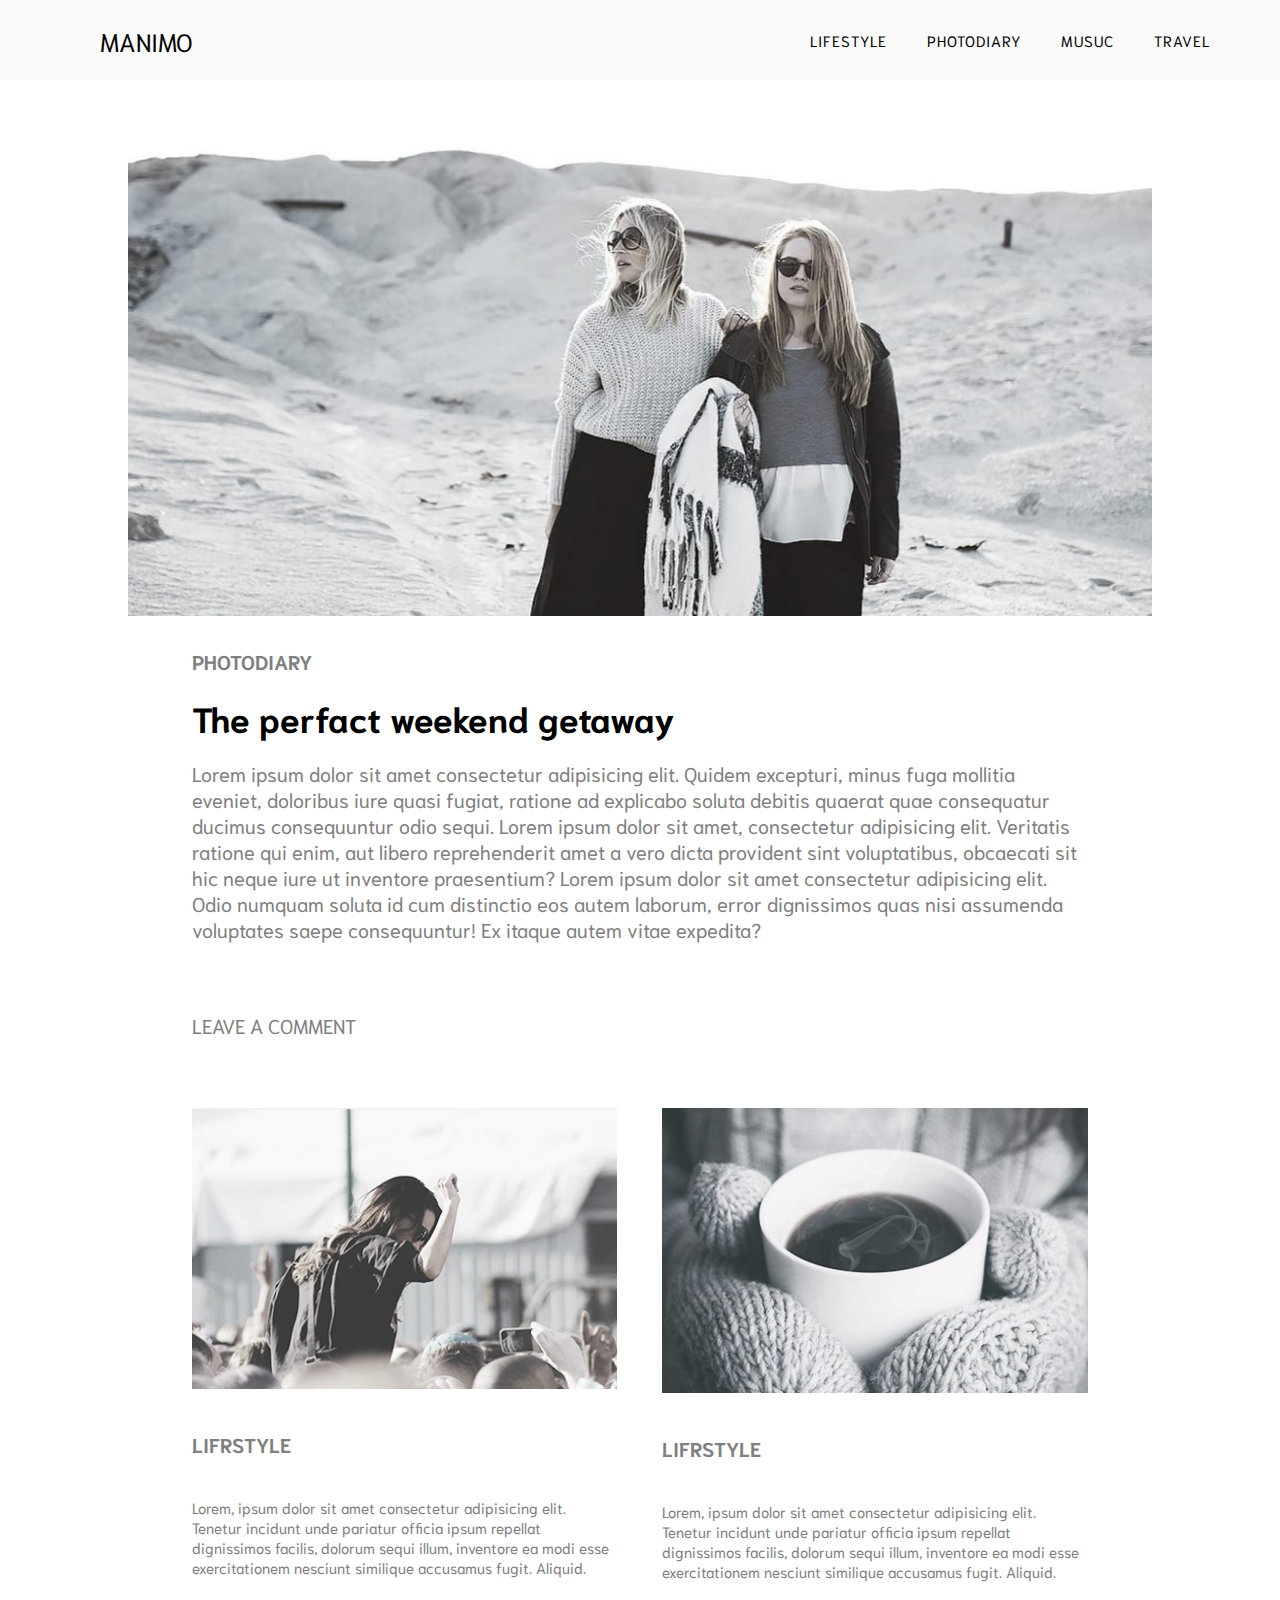
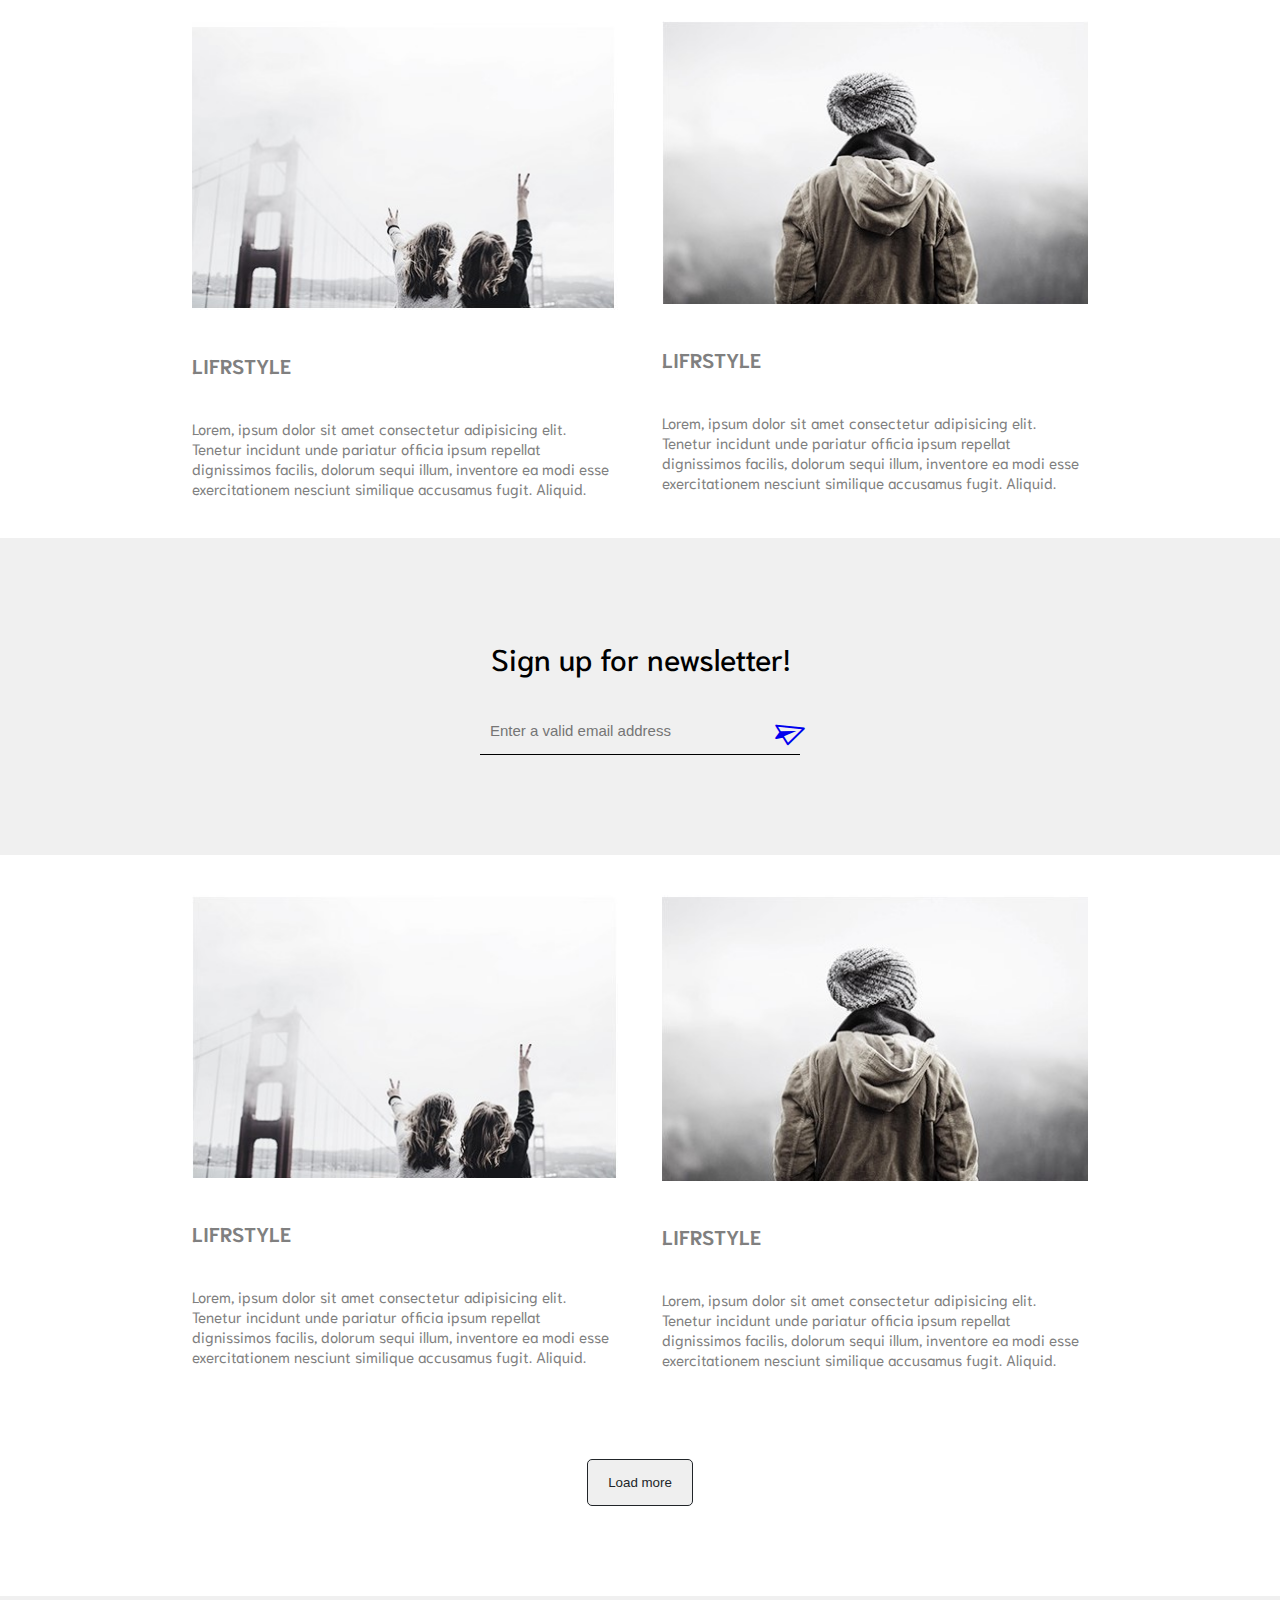
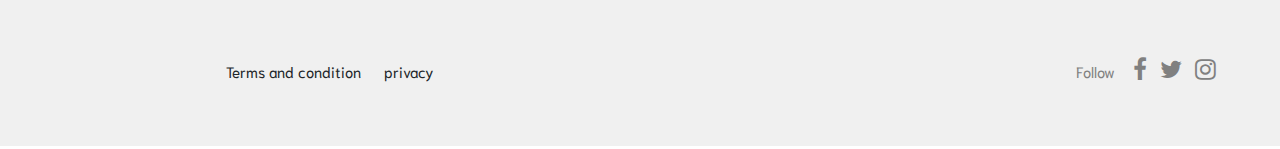
==== index.html @ 551ade75 "nikki" ====
<!DOCTYPE html>
<html lang="en">
<head>
  <meta charset="UTF-8">
  <meta http-equiv="X-UA-Compatible" content="IE=edge">
  <meta name="viewport" content="width=device-width, initial-scale=1.0">
  <title>page-1</title>

  
  <link rel="stylesheet" href="https://cdnjs.cloudflare.com/ajax/libs/font-awesome/4.7.0/css/font-awesome.min.css">
  <link rel="preconnect" href="https://fonts.gstatic.com" crossorigin>
  <link href="https://fonts.googleapis.com/css2?family=Niramit:wght@300;400;600&display=swap" rel="stylesheet">
  <!-- The font styling ends here -->
  
  <link rel="stylesheet" href="./css/application.min.css">
</head>
<body>


  <header class="main-header">
    <nav class="nav-bar">

        <div class="main-logo">
            MANIMO
        </div>

         <input type="checkbox" id="click">
        
        <label for="click" class="menu-btn">
            <i class="fa fa-bars" style="font-size:30px"></i>
             <!-- <i class="fa fa-close" style="font-size:24px"></i> -->
        </label>
       
        <ul class="nav-bar-list">
                <li class="nav-bar-link">
                    <a href="./manimo.html">LIFESTYLE</a>
                </li>
                <li class="nav-bar-link">
                    <a href="./photodiary.html">PHOTODIARY</a>
                </li>
                <li class="nav-bar-link">
                    <a href="./nikki.html">MUSUC</a>
                </li>
                <li class="nav-bar-link">
                    <a href="#">TRAVEL</a>
                </li>
        </ul>
    </nav>
 </div>
</header>

<!-- ==============================
         header section end here
     ===============================-->

     <section>
          <div class="all-body responsive-width">
                 <img src="./images/home-img1st.jpeg" alt="" srcset="">
           </div>

           <div class="getaway-main responsive-width-para">
                <h5>PHOTODIARY</h5>

                <h1>The perfact weekend getaway </h1>

                <p>Lorem ipsum dolor sit amet consectetur adipisicing elit.
                   Quidem excepturi, minus fuga mollitia eveniet, doloribus 
                   iure quasi fugiat, ratione ad explicabo soluta debitis 
                   quaerat quae consequatur ducimus consequuntur odio sequi.
                   Lorem ipsum dolor sit amet, consectetur adipisicing elit. 
                   Veritatis ratione qui enim, aut libero reprehenderit amet a vero dicta provident
                   sint voluptatibus, obcaecati sit hic neque iure ut inventore praesentium?
                   Lorem ipsum dolor sit amet consectetur adipisicing elit. Odio numquam soluta id cum
                   distinctio eos autem laborum, 
                  error dignissimos quas nisi assumenda voluptates saepe consequuntur! Ex itaque autem vitae expedita?
                </p>

                <p class="last-para">LEAVE A COMMENT</p>
           </div>
     </section>


     <section>
          <div class="life-style-main all-body">
                  <div class="img-life">
                      <img src="./images/life-style/life-img-1.jpg" alt="" srcset="">

                      <h5>  LIFRSTYLE</h5>

                      <P>Lorem, ipsum dolor sit amet consectetur adipisicing elit.
                         Tenetur incidunt unde pariatur officia ipsum repellat dignissimos facilis,
                          dolorum sequi illum, inventore ea
                         modi esse exercitationem nesciunt similique accusamus fugit. Aliquid.
                        </P>
                  </div>

                  <div class="img-life">
                       <img src="./images/life-style/life-img-2.jpg" alt="" srcset="">
                       <h5>  LIFRSTYLE</h5>
                       <P>Lorem, ipsum dolor sit amet consectetur adipisicing elit.
                        Tenetur incidunt unde pariatur officia ipsum repellat dignissimos facilis,
                         dolorum sequi illum, inventore ea
                        modi esse exercitationem nesciunt similique accusamus fugit. Aliquid.</P>
                  </div>

          </div>

          <div class="life-style-main all-body">
            <div class="img-life">
                <img src="./images/life-style/life-img-3.jpg" alt="" srcset="">

                <h5>  LIFRSTYLE</h5>

                <P>Lorem, ipsum dolor sit amet consectetur adipisicing elit.
                   Tenetur incidunt unde pariatur officia ipsum repellat dignissimos facilis,
                    dolorum sequi illum, inventore ea
                   modi esse exercitationem nesciunt similique accusamus fugit. Aliquid.
                  </P>
            </div>

            <div class="img-life">
                 <img src="./images/life-style/life-img-4.jpg" alt="" srcset="">
                 <h5>  LIFRSTYLE</h5>
                 <P>Lorem, ipsum dolor sit amet consectetur adipisicing elit.
                  Tenetur incidunt unde pariatur officia ipsum repellat dignissimos facilis,
                   dolorum sequi illum, inventore ea
                  modi esse exercitationem nesciunt similique accusamus fugit. Aliquid.</P>
            </div>

    </div>
     </section>


     <section>
             <div class="sign-up-main">
              <h1>Sign up for newsletter!</h1>
           
            <div class="form">
                   <input class="valid-email" type="text" placeholder="Enter a valid email address">
                   <a href="#">
                    <i class="fa fa-send-o" style="font-size:26px"></i>
                      <!-- <img  src="./images/iconmonstr-search-thin-240 (1).png" alt="" srcset=""> -->
                   </a>
            
               </div>
             </div>
     </section>



     <section>
      <div class="life-style-main all-body">
        <div class="img-life">
            <img src="./images/life-style/life-img-5.jpg" alt="" srcset="">

            <h5>  LIFRSTYLE</h5>

            <P>Lorem, ipsum dolor sit amet consectetur adipisicing elit.
               Tenetur incidunt unde pariatur officia ipsum repellat dignissimos facilis,
                dolorum sequi illum, inventore ea
               modi esse exercitationem nesciunt similique accusamus fugit. Aliquid.
              </P>
        </div>

        <div class="img-life">
             <img src="./images/life-style/life-img-6.jpg" alt="" srcset="">
             <h5>  LIFRSTYLE</h5>
             <P>Lorem, ipsum dolor sit amet consectetur adipisicing elit.
              Tenetur incidunt unde pariatur officia ipsum repellat dignissimos facilis,
               dolorum sequi illum, inventore ea
              modi esse exercitationem nesciunt similique accusamus fugit. Aliquid.</P>
        </div>

</div>

     </section>

     <div class="btn">
        <button><a href="#">Load more</a></button>
     </div>




     <footer>
         
         <div class="main-fppter">
             <a href="#" class="footer-link"> Terms and condition</a>
             <a href="#" class="footer-link">privacy</a>
            </div>

           <div class="footer-icon">
            <a href="#" class="follow-link footer-link">Follow</a>
         <a href="#">  <i class="fa fa-facebook-f" style="font-size:24px"></i> </a> 
         <a href="#">  <i class="fa fa-twitter" style="font-size:24px"></i>   </a> 
          <a href="#"> <i class="fa fa-instagram" style="font-size:24px"></i>   </a> 
           </div>
       
     </footer>

   <!-- <img src="./images/example/01_homepage.jpg" alt="" srcset=""> -->

  
 <script src="./js/header.js"></script>
 <!-- <script src='https://kit.fontawesome.com/a076d05399.js' crossorigin='anonymous'></script> -->
</body>
</html>
---- css/application.min.css ----
*{margin:0;padding:0;box-sizing:border-box}html{font-size:62.5%}body{font-family:Montserrat,sans-serif;font-family:Niramit,sans-serif}.nav-bar{height:80px;background-color:#fafafa;display:flex;justify-content:space-between;align-items:center;padding:0 50px 0 100px}.nav-bar .main-logo{font-size:2.5rem}.nav-bar #click{display:none}.nav-bar .menu-btn i{cursor:pointer;display:none}.nav-bar .nav-bar-list{display:flex}.nav-bar .nav-bar-list .nav-bar-link{list-style:none;margin:0 20px;letter-spacing:1px}.nav-bar .nav-bar-list .nav-bar-link a{font-size:1.5rem;color:#000;text-decoration:none}@media (max-width:940px){.nav-bar .nav-bar-list{position:fixed;top:80px;left:-100%;background-color:gray;height:100vh;width:100%;align-items:center;flex-direction:column;transition:.5s}.nav-bar .nav-bar-list .nav-bar-link{margin:40px 0}.nav-bar .nav-bar-list .nav-bar-link a{font-size:2rem}}@media (max-width:940px){.nav-bar .menu-btn i{display:block}.nav-bar #click:checked~.nav-bar-list{left:0}}@media (max-width:740px){.nav-bar{padding-left:50px}}@media (max-width:415px){.nav-bar{padding-left:30px}}.all-body{width:80%;margin:30px auto}.all-body img{width:100%}.getaway-main{width:70%;margin:20px auto}.getaway-main h5{font-size:2rem;color:gray}.getaway-main h1{font-size:3.5rem;padding:20px 0}.getaway-main p{font-size:2rem;color:gray}.getaway-main .last-para{margin:70px 0}@media (max-width:540px){.getaway-main h1{font-size:2.5rem}.getaway-main p{font-size:1.5rem}}.life-style-main{display:flex;margin:40px auto;gap:5%;width:70%}.life-style-main .img-life{width:47.5%}.life-style-main .img-life img{width:100%;margin:0 auto}.life-style-main .img-life h5{margin:40px 0;color:gray;font-size:2rem}.life-style-main .img-life p{font-size:1.5rem;color:gray}@media (max-width:740px){.life-style-main{display:block}.life-style-main .img-life{width:100%}.life-style-main .img-life p{font-size:1.5rem;padding:20px 0}}.sign-up-main{width:100%;display:flex;justify-content:center;align-items:center;padding:100px 0;flex-direction:column;background-color:#f0f0f0;text-align:center}.sign-up-main h1{font-size:3rem;font-weight:500;margin-bottom:30px}.sign-up-main .form{width:25%;border-bottom:1px solid #000;display:flex;align-items:center;justify-content:space-between}.sign-up-main .form .valid-email{padding:15px 10px;width:80%;border:none;outline:none;font-size:1.5rem;background-color:transparent}.sign-up-main .form img{width:30px;height:30px}.sign-up-main .form i.fa.fa-send-o{transform:rotate(36deg)}@media (max-width:820px){.sign-up-main .form{width:35%}}@media (max-width:540px){.sign-up-main .form{width:45%}}.btn{width:70%;display:flex;justify-content:center;align-items:center;margin:7% auto}.btn button{padding:15px 20px;border-radius:5px;border:1px solid #212529}.btn button a{text-decoration:none;color:#212529}footer{background-color:#f0f0f0;display:flex;text-align:center;height:150px}footer .main-fppter{width:40%;margin:0 auto;align-items:center;line-height:150px}footer .footer-link{font-size:1.5rem;margin-left:20px;text-decoration:none;color:#212529}footer .footer-icon{width:40%;margin:0 auto;text-align:right;line-height:150px}footer .footer-icon a{text-decoration:none;color:gray}footer .footer-icon .follow-link{padding-right:15px}footer .footer-icon .fa-twitter{padding:0 10px}@media (max-width:540px){footer{display:block}footer .footer-icon,footer .main-fppter{width:80%;text-align:center}}.photo-section{width:70%;margin:30px auto;text-align:center}.photo-section img{margin-top:15px;width:100%;background-size:cover}.photo-section .last-img-data{text-align:left;margin:20px auto}.photo-section .last-img-data p{font-size:1.5rem;padding:30px}.photo-section .last-img-data .para-last{margin:20px 0;padding:0}.photo-section .last-img-data .para-last span{font-weight:500;font-family:Franklin Gothic Medium,Arial Narrow,Arial,sans-serif}@media (max-width:740px){.photo-section .last-img-data p{padding:20px}}.like-img-main{width:90%;padding:40px 0;display:flex;flex-direction:column;background-color:#f5f5f5;margin:30px 0}.like-img-main .para-div{width:77%;margin:15px auto}.like-img-main .para-div p{font-size:1.5rem;color:var(--light-gray)}.like-img-main .main-img-section{width:80%;margin:0 auto;display:flex}.like-img-main .main-img-section .comman{width:30%;margin:0 auto}.like-img-main .main-img-section .comman img{background-repeat:no-repeat;width:100%}.like-img-main .main-img-section .comman h1{font-size:2rem;letter-spacing:1px;color:#5f5f5f}@media (max-width:740px){.like-img-main .main-img-section{display:block}.like-img-main .main-img-section .comman{width:80%;margin:30px auto}}.main-comment{width:90%;margin:40px auto}.main-comment h3{margin:0 0 16px 12px;font-size:1.5rem;color:#d8d9cb}.main-comment .comment-img{width:100%;display:flex}.main-comment .comment-img img{width:91px;background-size:cover}.main-comment .comment-img .para-comments{display:flex;flex-direction:column;justify-content:center;margin-left:25px}.main-comment .comment-img .para-comments p{font-size:1.5rem;font-family:system-ui}.main-comment .comment-img .para-comments .name-comment{color:#616161}.main-comment .comment-img .para-comments .main-commet{padding:8px 0;color:#959595}.main-comment .comment-img .para-comments .last-comment{color:var(--icon-color);padding-top:5px}.main-comment .comment-img .input-dis{width:90%}.main-comment .comment-img .input-dis .discussion{width:100%;padding:20px;font-size:1.5rem;border:1px solid var(--icon-color);outline:none;border-radius:5px}@media (max-width:415px){.main-comment .comment-img{display:block}.main-comment .comment-img img{height:120px;margin-bottom:10px}.main-comment .comment-img .last-img{height:100px}}.contact-main{width:80%;text-align:right;padding:20px;margin:10px auto}.contact-main a{font-size:1.5rem;text-decoration:none;color:var(--icon-color)}.contact-main .fa{margin-left:15px;color:var(--icon-color)}:root{--blue:#1e90ff;--white:#fff;--light-gray:#c9c6c1;--icon-color:#b8b3af}.fa:hover{color:#616161;transition:.5s}@media (max-width:740px){.responsive-width{width:85%}.like-img-main{width:100%}.responsive-width-para{width:85%}}.icon{width:100%;text-align:right;padding:30px 0}.icon a{font-size:1.5rem;text-decoration:none;color:var(--light-gray);padding-right:10px;gap:10px}.music-main{width:80%;display:flex;margin:20px auto;gap:20px}.music-main .para-music{width:63%;margin:20px auto}.music-main .para-music h5,.music-main .para-music p{font-size:2rem}.music-main .para-music h5{color:var(--light-gray)}.music-main .para-music h1{font-size:3rem;padding:20px 0;font-weight:700;font-family:cursive}.music-main .music-img{width:25%}.music-main .music-img img{width:100%;background-size:cover}.music-main .music-img .about{font-size:2.5rem;color:var(--light-gray);padding:15px 0}.music-main .music-img .para-about{font-size:1.5rem}.music-main .music-img .icon-about{display:flex;gap:20px;margin-top:15px}@media (max-width:1024px){.music-body{width:90%}.para-music{width:83%}}@media (max-width:740px){.music-main{display:block}.music-main .music-img{width:50%;margin:40px auto}.music-main .para-music{width:90%}.music-main .para-music p{font-size:1.5rem}.music-main .para-music h1{font-size:2.5rem}}.main-photo-img{width:80%;display:flex;margin:40px auto;gap:20px}.main-photo-img .img-show{display:flex;width:70%;margin:0 auto}.main-photo-img .img-show img{width:100%;background-size:cover;margin:20px auto}.main-photo-img .top-short{width:25%}.main-photo-img .top-short img{background-size:cover;width:100%;margin-top:35px}.main-photo-img .top-short .hedding-short{font-size:1.5rem;color:var(--light-gray)}.main-photo-img .top-short ul{margin:20px 0}.main-photo-img .top-short ul .hedding-short{padding-bottom:20px}.main-photo-img .top-short ul li a{font-size:1.5rem;text-decoration:none;color:#000}.main-photo-img .top-short ul p{font-size:1.2rem;padding:5px 0}@media (max-width:820px){.main-photo-img{width:80%;display:block}.main-photo-img .top-short{width:100%;margin:0 auto}.main-photo-img .top-short .data-short{display:flex;width:100%}.main-photo-img .top-short .data-short ul{width:33.33%;flex-direction:column;text-align:center}.main-photo-img .top-short .data-short ul li{list-style:none}.main-photo-img .top-short .img-250{width:30%;margin:10px auto}}@media (max-width:820px){.music-main{width:90%}}@media (max-width:540px){.main-photo-img .top-short .data-short{display:block;text-align:center}.main-photo-img .top-short .data-short ul{width:100%;margin-top:20px}}.main-demo-img .img-demo{width:72%}.main-demo-img .img-demo img{width:100%;background-size:cover;margin-top:30px}.main-demo-img .img-demo .last-img-data p{font-size:1.5rem;margin-top:20px}@media (max-width:820px){.main-demo-img .img-demo{width:82%;margin:0 auto}}
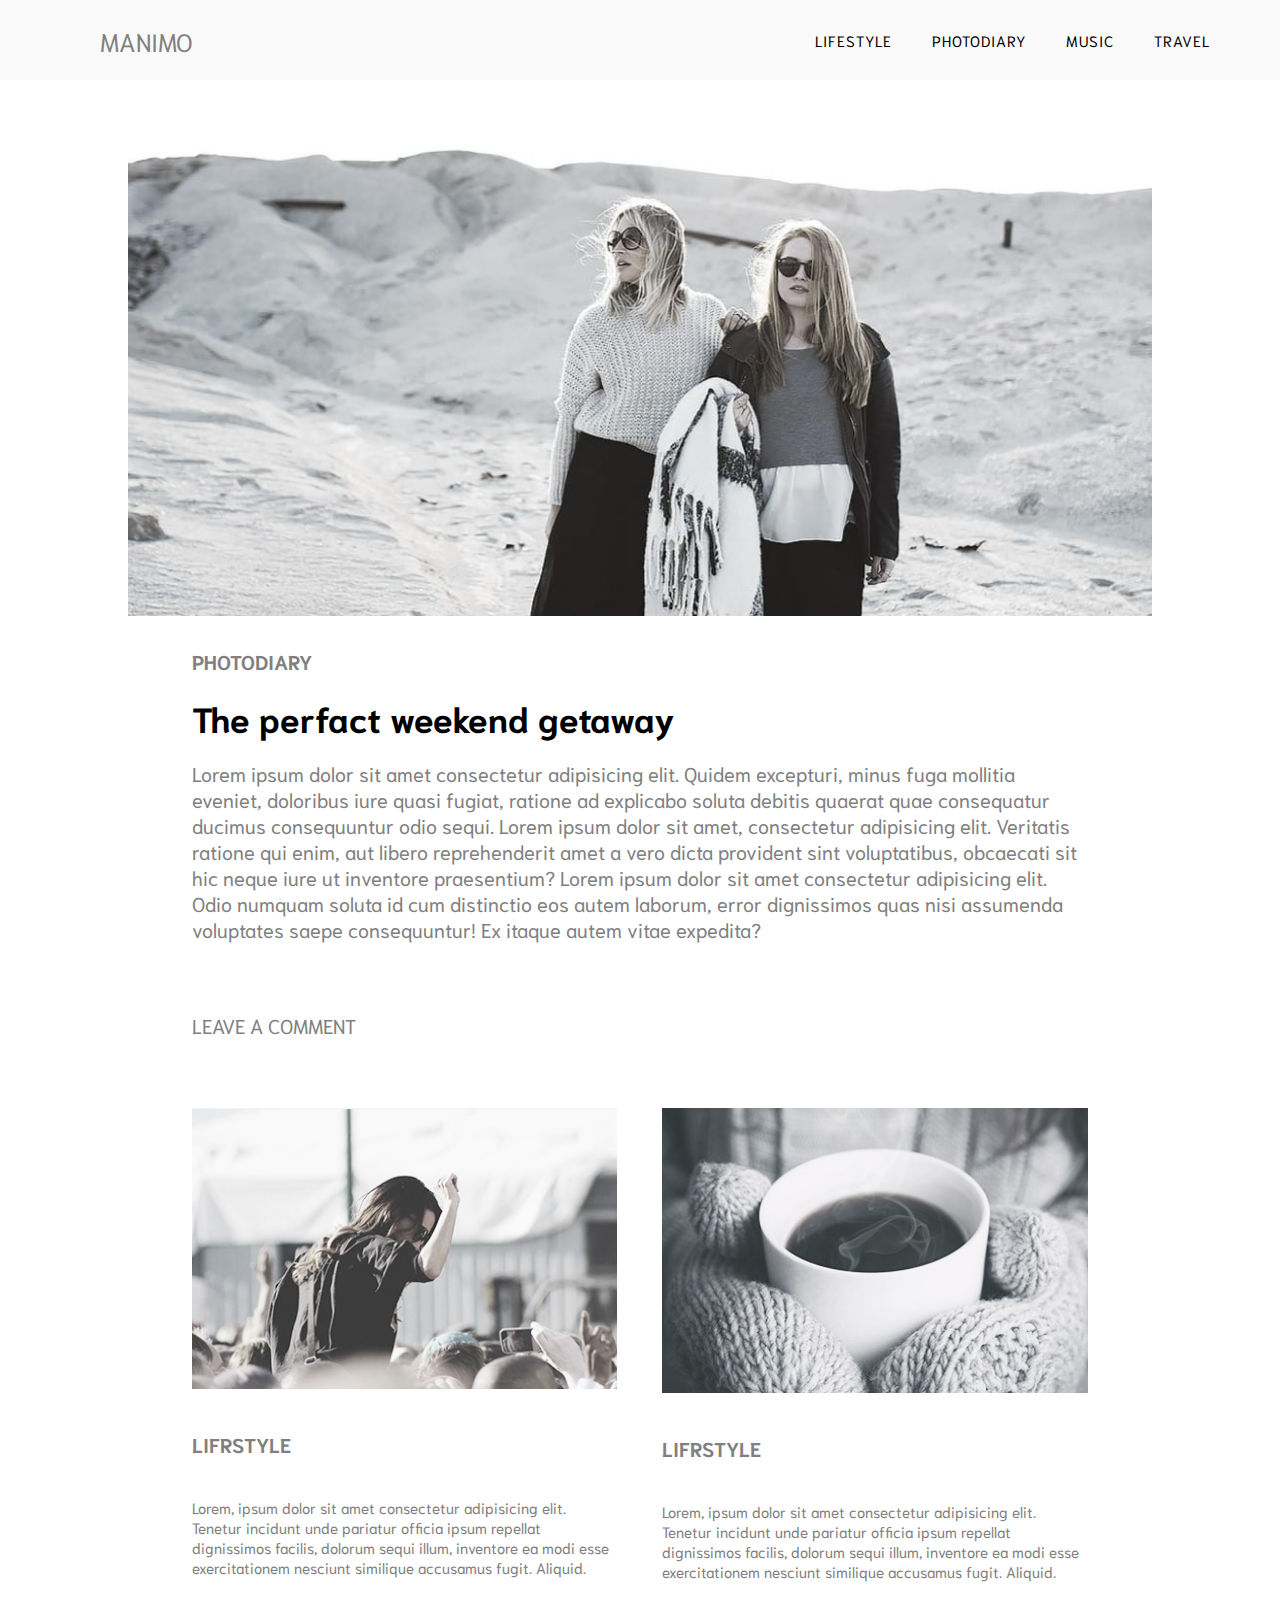
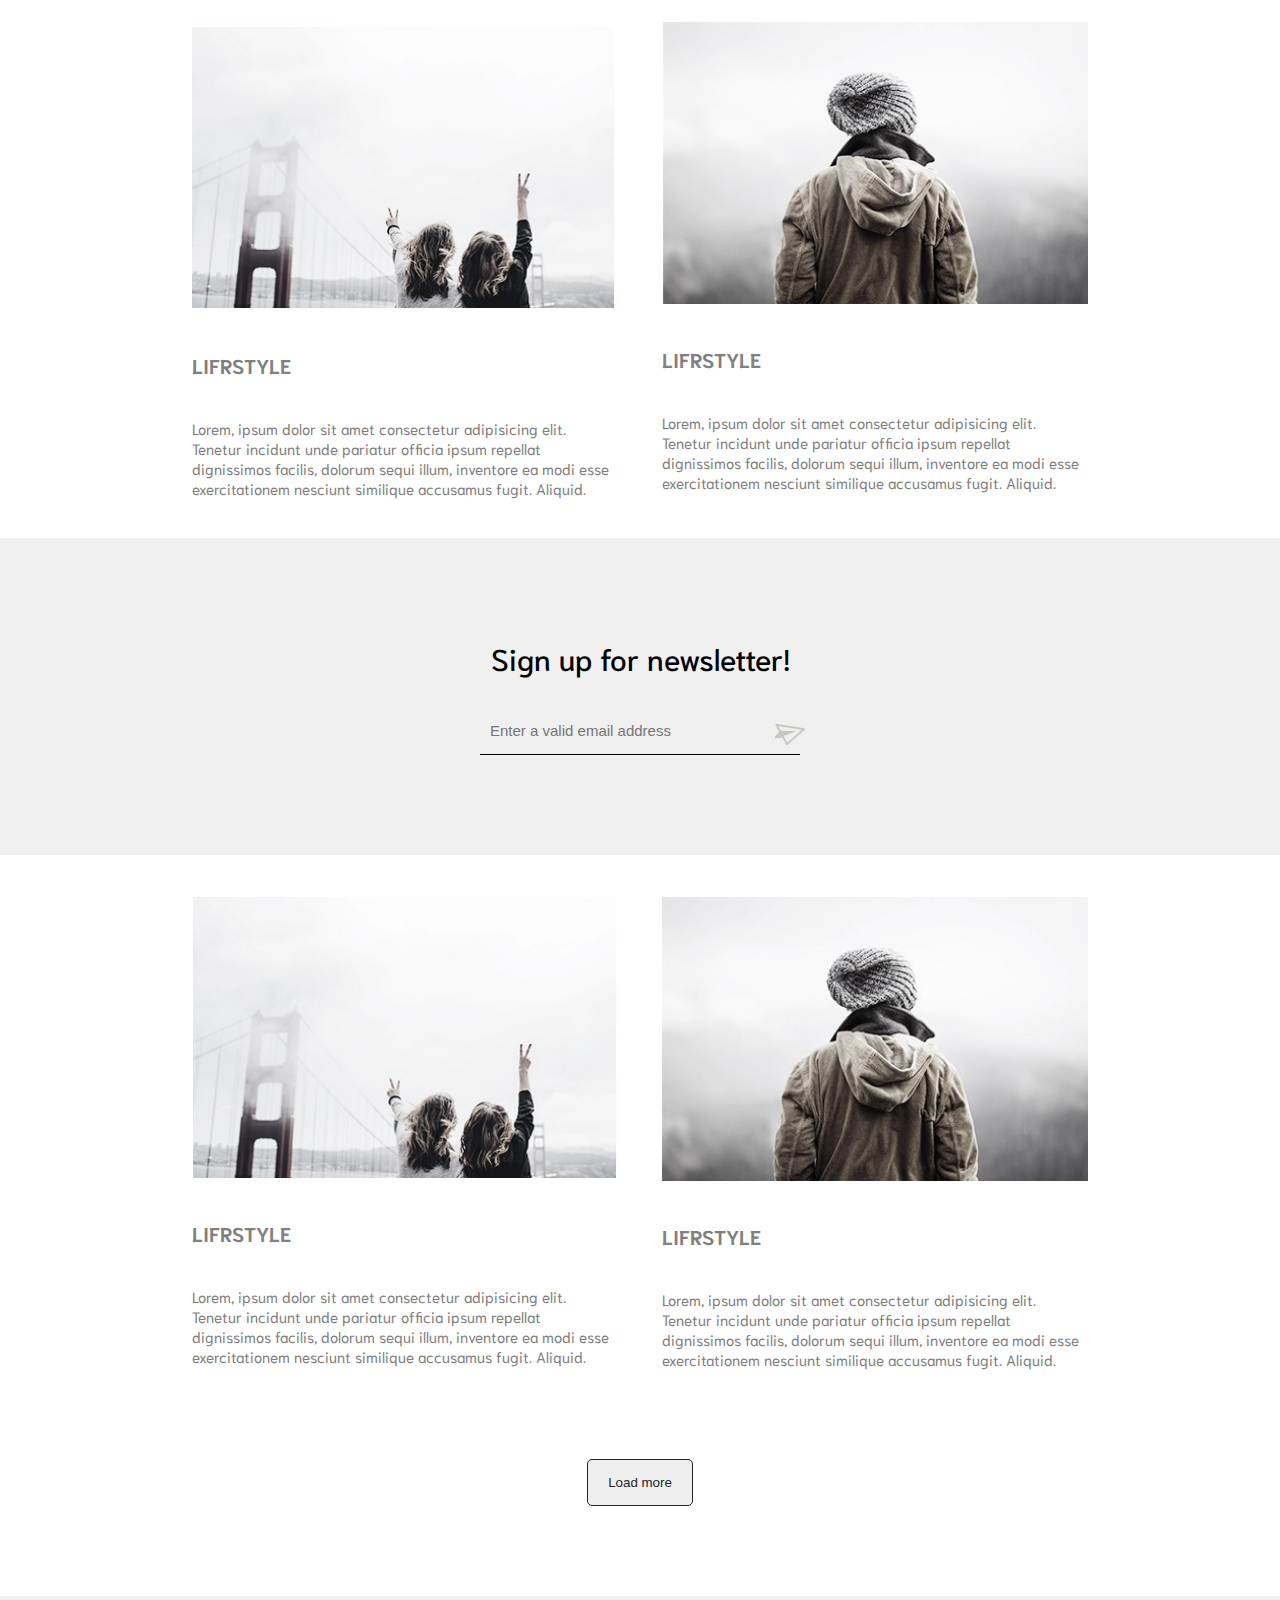
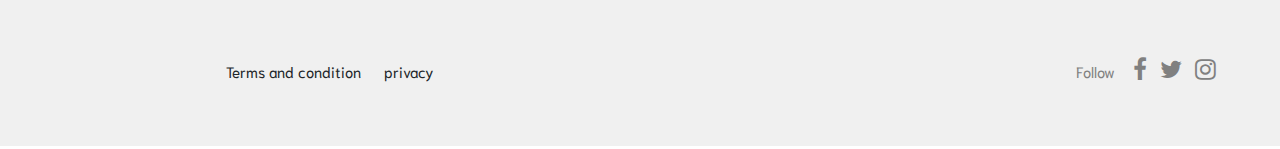
==== commit 385da079: "just tray some new" ====
--- a/index.html
+++ b/index.html
@@ -21,7 +21,7 @@
     <nav class="nav-bar">
 
         <div class="main-logo">
-            MANIMO
+          <a href="./index.html">MANIMO</a> 
         </div>
 
          <input type="checkbox" id="click">
@@ -33,13 +33,13 @@
        
         <ul class="nav-bar-list">
                 <li class="nav-bar-link">
-                    <a href="./manimo.html">LIFESTYLE</a>
+                    <a href="./index.html">LIFESTYLE</a>
                 </li>
                 <li class="nav-bar-link">
                     <a href="./photodiary.html">PHOTODIARY</a>
                 </li>
                 <li class="nav-bar-link">
-                    <a href="./nikki.html">MUSUC</a>
+                    <a href="./nikki.html">MUSIC</a>
                 </li>
                 <li class="nav-bar-link">
                     <a href="#">TRAVEL</a>
@@ -138,8 +138,7 @@
             <div class="form">
                    <input class="valid-email" type="text" placeholder="Enter a valid email address">
                    <a href="#">
-                    <i class="fa fa-send-o" style="font-size:26px"></i>
-                      <!-- <img  src="./images/iconmonstr-search-thin-240 (1).png" alt="" srcset=""> -->
+                      <i class="fa fa-send-o" style="font-size:26px"></i>
                    </a>
             
                </div>
--- a/css/application.min.css
+++ b/css/application.min.css
@@ -1 +1 @@
-*{margin:0;padding:0;box-sizing:border-box}html{font-size:62.5%}body{font-family:Montserrat,sans-serif;font-family:Niramit,sans-serif}.nav-bar{height:80px;background-color:#fafafa;display:flex;justify-content:space-between;align-items:center;padding:0 50px 0 100px}.nav-bar .main-logo{font-size:2.5rem}.nav-bar #click{display:none}.nav-bar .menu-btn i{cursor:pointer;display:none}.nav-bar .nav-bar-list{display:flex}.nav-bar .nav-bar-list .nav-bar-link{list-style:none;margin:0 20px;letter-spacing:1px}.nav-bar .nav-bar-list .nav-bar-link a{font-size:1.5rem;color:#000;text-decoration:none}@media (max-width:940px){.nav-bar .nav-bar-list{position:fixed;top:80px;left:-100%;background-color:gray;height:100vh;width:100%;align-items:center;flex-direction:column;transition:.5s}.nav-bar .nav-bar-list .nav-bar-link{margin:40px 0}.nav-bar .nav-bar-list .nav-bar-link a{font-size:2rem}}@media (max-width:940px){.nav-bar .menu-btn i{display:block}.nav-bar #click:checked~.nav-bar-list{left:0}}@media (max-width:740px){.nav-bar{padding-left:50px}}@media (max-width:415px){.nav-bar{padding-left:30px}}.all-body{width:80%;margin:30px auto}.all-body img{width:100%}.getaway-main{width:70%;margin:20px auto}.getaway-main h5{font-size:2rem;color:gray}.getaway-main h1{font-size:3.5rem;padding:20px 0}.getaway-main p{font-size:2rem;color:gray}.getaway-main .last-para{margin:70px 0}@media (max-width:540px){.getaway-main h1{font-size:2.5rem}.getaway-main p{font-size:1.5rem}}.life-style-main{display:flex;margin:40px auto;gap:5%;width:70%}.life-style-main .img-life{width:47.5%}.life-style-main .img-life img{width:100%;margin:0 auto}.life-style-main .img-life h5{margin:40px 0;color:gray;font-size:2rem}.life-style-main .img-life p{font-size:1.5rem;color:gray}@media (max-width:740px){.life-style-main{display:block}.life-style-main .img-life{width:100%}.life-style-main .img-life p{font-size:1.5rem;padding:20px 0}}.sign-up-main{width:100%;display:flex;justify-content:center;align-items:center;padding:100px 0;flex-direction:column;background-color:#f0f0f0;text-align:center}.sign-up-main h1{font-size:3rem;font-weight:500;margin-bottom:30px}.sign-up-main .form{width:25%;border-bottom:1px solid #000;display:flex;align-items:center;justify-content:space-between}.sign-up-main .form .valid-email{padding:15px 10px;width:80%;border:none;outline:none;font-size:1.5rem;background-color:transparent}.sign-up-main .form img{width:30px;height:30px}.sign-up-main .form i.fa.fa-send-o{transform:rotate(36deg)}@media (max-width:820px){.sign-up-main .form{width:35%}}@media (max-width:540px){.sign-up-main .form{width:45%}}.btn{width:70%;display:flex;justify-content:center;align-items:center;margin:7% auto}.btn button{padding:15px 20px;border-radius:5px;border:1px solid #212529}.btn button a{text-decoration:none;color:#212529}footer{background-color:#f0f0f0;display:flex;text-align:center;height:150px}footer .main-fppter{width:40%;margin:0 auto;align-items:center;line-height:150px}footer .footer-link{font-size:1.5rem;margin-left:20px;text-decoration:none;color:#212529}footer .footer-icon{width:40%;margin:0 auto;text-align:right;line-height:150px}footer .footer-icon a{text-decoration:none;color:gray}footer .footer-icon .follow-link{padding-right:15px}footer .footer-icon .fa-twitter{padding:0 10px}@media (max-width:540px){footer{display:block}footer .footer-icon,footer .main-fppter{width:80%;text-align:center}}.photo-section{width:70%;margin:30px auto;text-align:center}.photo-section img{margin-top:15px;width:100%;background-size:cover}.photo-section .last-img-data{text-align:left;margin:20px auto}.photo-section .last-img-data p{font-size:1.5rem;padding:30px}.photo-section .last-img-data .para-last{margin:20px 0;padding:0}.photo-section .last-img-data .para-last span{font-weight:500;font-family:Franklin Gothic Medium,Arial Narrow,Arial,sans-serif}@media (max-width:740px){.photo-section .last-img-data p{padding:20px}}.like-img-main{width:90%;padding:40px 0;display:flex;flex-direction:column;background-color:#f5f5f5;margin:30px 0}.like-img-main .para-div{width:77%;margin:15px auto}.like-img-main .para-div p{font-size:1.5rem;color:var(--light-gray)}.like-img-main .main-img-section{width:80%;margin:0 auto;display:flex}.like-img-main .main-img-section .comman{width:30%;margin:0 auto}.like-img-main .main-img-section .comman img{background-repeat:no-repeat;width:100%}.like-img-main .main-img-section .comman h1{font-size:2rem;letter-spacing:1px;color:#5f5f5f}@media (max-width:740px){.like-img-main .main-img-section{display:block}.like-img-main .main-img-section .comman{width:80%;margin:30px auto}}.main-comment{width:90%;margin:40px auto}.main-comment h3{margin:0 0 16px 12px;font-size:1.5rem;color:#d8d9cb}.main-comment .comment-img{width:100%;display:flex}.main-comment .comment-img img{width:91px;background-size:cover}.main-comment .comment-img .para-comments{display:flex;flex-direction:column;justify-content:center;margin-left:25px}.main-comment .comment-img .para-comments p{font-size:1.5rem;font-family:system-ui}.main-comment .comment-img .para-comments .name-comment{color:#616161}.main-comment .comment-img .para-comments .main-commet{padding:8px 0;color:#959595}.main-comment .comment-img .para-comments .last-comment{color:var(--icon-color);padding-top:5px}.main-comment .comment-img .input-dis{width:90%}.main-comment .comment-img .input-dis .discussion{width:100%;padding:20px;font-size:1.5rem;border:1px solid var(--icon-color);outline:none;border-radius:5px}@media (max-width:415px){.main-comment .comment-img{display:block}.main-comment .comment-img img{height:120px;margin-bottom:10px}.main-comment .comment-img .last-img{height:100px}}.contact-main{width:80%;text-align:right;padding:20px;margin:10px auto}.contact-main a{font-size:1.5rem;text-decoration:none;color:var(--icon-color)}.contact-main .fa{margin-left:15px;color:var(--icon-color)}:root{--blue:#1e90ff;--white:#fff;--light-gray:#c9c6c1;--icon-color:#b8b3af}.fa:hover{color:#616161;transition:.5s}@media (max-width:740px){.responsive-width{width:85%}.like-img-main{width:100%}.responsive-width-para{width:85%}}.icon{width:100%;text-align:right;padding:30px 0}.icon a{font-size:1.5rem;text-decoration:none;color:var(--light-gray);padding-right:10px;gap:10px}.music-main{width:80%;display:flex;margin:20px auto;gap:20px}.music-main .para-music{width:63%;margin:20px auto}.music-main .para-music h5,.music-main .para-music p{font-size:2rem}.music-main .para-music h5{color:var(--light-gray)}.music-main .para-music h1{font-size:3rem;padding:20px 0;font-weight:700;font-family:cursive}.music-main .music-img{width:25%}.music-main .music-img img{width:100%;background-size:cover}.music-main .music-img .about{font-size:2.5rem;color:var(--light-gray);padding:15px 0}.music-main .music-img .para-about{font-size:1.5rem}.music-main .music-img .icon-about{display:flex;gap:20px;margin-top:15px}@media (max-width:1024px){.music-body{width:90%}.para-music{width:83%}}@media (max-width:740px){.music-main{display:block}.music-main .music-img{width:50%;margin:40px auto}.music-main .para-music{width:90%}.music-main .para-music p{font-size:1.5rem}.music-main .para-music h1{font-size:2.5rem}}.main-photo-img{width:80%;display:flex;margin:40px auto;gap:20px}.main-photo-img .img-show{display:flex;width:70%;margin:0 auto}.main-photo-img .img-show img{width:100%;background-size:cover;margin:20px auto}.main-photo-img .top-short{width:25%}.main-photo-img .top-short img{background-size:cover;width:100%;margin-top:35px}.main-photo-img .top-short .hedding-short{font-size:1.5rem;color:var(--light-gray)}.main-photo-img .top-short ul{margin:20px 0}.main-photo-img .top-short ul .hedding-short{padding-bottom:20px}.main-photo-img .top-short ul li a{font-size:1.5rem;text-decoration:none;color:#000}.main-photo-img .top-short ul p{font-size:1.2rem;padding:5px 0}@media (max-width:820px){.main-photo-img{width:80%;display:block}.main-photo-img .top-short{width:100%;margin:0 auto}.main-photo-img .top-short .data-short{display:flex;width:100%}.main-photo-img .top-short .data-short ul{width:33.33%;flex-direction:column;text-align:center}.main-photo-img .top-short .data-short ul li{list-style:none}.main-photo-img .top-short .img-250{width:30%;margin:10px auto}}@media (max-width:820px){.music-main{width:90%}}@media (max-width:540px){.main-photo-img .top-short .data-short{display:block;text-align:center}.main-photo-img .top-short .data-short ul{width:100%;margin-top:20px}}.main-demo-img .img-demo{width:72%}.main-demo-img .img-demo img{width:100%;background-size:cover;margin-top:30px}.main-demo-img .img-demo .last-img-data p{font-size:1.5rem;margin-top:20px}@media (max-width:820px){.main-demo-img .img-demo{width:82%;margin:0 auto}}+*{margin:0;padding:0;box-sizing:border-box}html{font-size:62.5%}body{font-family:Montserrat,sans-serif;font-family:Niramit,sans-serif}.nav-bar{height:80px;background-color:#fafafa;display:flex;justify-content:space-between;align-items:center;padding:0 50px 0 100px}.nav-bar .main-logo a{text-decoration:none;font-size:2.5rem;color:gray}.nav-bar #click{display:none}.nav-bar .menu-btn i{cursor:pointer;display:none}.nav-bar .nav-bar-list{display:flex}.nav-bar .nav-bar-list .nav-bar-link{list-style:none;margin:0 20px;letter-spacing:1px}.nav-bar .nav-bar-list .nav-bar-link a{font-size:1.5rem;color:#000;text-decoration:none}@media (max-width:940px){.nav-bar .nav-bar-list{position:fixed;top:80px;left:-100%;background-color:gray;height:100vh;width:100%;align-items:center;flex-direction:column;transition:.5s}.nav-bar .nav-bar-list .nav-bar-link{margin:40px 0}.nav-bar .nav-bar-list .nav-bar-link a{font-size:2rem}}@media (max-width:940px){.nav-bar .menu-btn i{display:block}.nav-bar #click:checked~.nav-bar-list{left:0}}@media (max-width:740px){.nav-bar{padding-left:50px}}@media (max-width:415px){.nav-bar{padding-left:30px}}.all-body{width:80%;margin:30px auto}.all-body img{width:100%}.getaway-main{width:70%;margin:20px auto}.getaway-main h5{font-size:2rem;color:gray}.getaway-main h1{font-size:3.5rem;padding:20px 0}.getaway-main p{font-size:2rem;color:gray}.getaway-main .last-para{margin:70px 0}@media (max-width:540px){.getaway-main h1{font-size:2.5rem}.getaway-main p{font-size:1.5rem}}.life-style-main{display:flex;margin:40px auto;gap:5%;width:70%}.life-style-main .img-life{width:47.5%}.life-style-main .img-life img{width:100%;margin:0 auto}.life-style-main .img-life h5{margin:40px 0;color:gray;font-size:2rem}.life-style-main .img-life p{font-size:1.5rem;color:gray}@media (max-width:740px){.life-style-main{display:block}.life-style-main .img-life{width:100%}.life-style-main .img-life p{font-size:1.5rem;padding:20px 0}}.sign-up-main{width:100%;display:flex;justify-content:center;align-items:center;padding:100px 0;flex-direction:column;background-color:#f0f0f0;text-align:center}.sign-up-main h1{font-size:3rem;font-weight:500;margin-bottom:30px}.sign-up-main .form{width:25%;border-bottom:1px solid #000;display:flex;align-items:center;justify-content:space-between}.sign-up-main .form .valid-email{padding:15px 10px;width:80%;border:none;outline:none;font-size:1.5rem;background-color:transparent}.sign-up-main .form i{color:var(--light-gray)}.sign-up-main .form i.fa.fa-send-o{transform:rotate(39deg)}@media (max-width:820px){.sign-up-main .form{width:35%}}@media (max-width:540px){.sign-up-main .form{width:45%}}.btn{width:70%;display:flex;justify-content:center;align-items:center;margin:7% auto}.btn button{padding:15px 20px;border-radius:5px;border:1px solid #212529}.btn button a{text-decoration:none;color:#212529}footer{background-color:#f0f0f0;display:flex;text-align:center;height:150px}footer .main-fppter{width:40%;margin:0 auto;align-items:center;line-height:150px}footer .footer-link{font-size:1.5rem;margin-left:20px;text-decoration:none;color:#212529}footer .footer-icon{width:40%;margin:0 auto;text-align:right;line-height:150px}footer .footer-icon a{text-decoration:none;color:gray}footer .footer-icon .follow-link{padding-right:15px}footer .footer-icon .fa-twitter{padding:0 10px}@media (max-width:540px){footer{display:block}footer .footer-icon,footer .main-fppter{width:80%;text-align:center}}.photo-section{width:70%;margin:30px auto;text-align:center}.photo-section img{margin-top:15px;width:100%;background-size:cover}.photo-section .last-img-data{text-align:left;margin:20px auto}.photo-section .last-img-data p{font-size:1.5rem;padding:30px}.photo-section .last-img-data .para-last{margin:20px 0;padding:0}.photo-section .last-img-data .para-last span{font-weight:500;font-family:Franklin Gothic Medium,Arial Narrow,Arial,sans-serif}@media (max-width:740px){.photo-section .last-img-data p{padding:20px}}.like-img-main{width:90%;padding:40px 0;display:flex;flex-direction:column;background-color:#f5f5f5;margin:30px 0}.like-img-main .para-div{width:77%;margin:15px auto}.like-img-main .para-div p{font-size:1.5rem;color:var(--light-gray)}.like-img-main .main-img-section{width:80%;margin:0 auto;display:flex}.like-img-main .main-img-section .comman{width:30%;margin:0 auto}.like-img-main .main-img-section .comman img{background-repeat:no-repeat;width:100%;transition:transform .7s ease-in-out}.like-img-main .main-img-section .comman img:hover{transform:scale(1.1)}.like-img-main .main-img-section .comman h1{font-size:2rem;letter-spacing:1px;color:#5f5f5f}@media (max-width:740px){.like-img-main .main-img-section{display:block}.like-img-main .main-img-section .comman{width:80%;margin:30px auto}}.main-comment{width:90%;margin:40px auto}.main-comment h3{margin:0 0 16px 12px;font-size:1.5rem;color:#d8d9cb}.main-comment .comment-img{width:100%;display:flex}.main-comment .comment-img img{width:91px;background-size:cover}.main-comment .comment-img .para-comments{display:flex;flex-direction:column;justify-content:center;margin-left:25px}.main-comment .comment-img .para-comments p{font-size:1.5rem;font-family:system-ui}.main-comment .comment-img .para-comments .name-comment{color:#616161}.main-comment .comment-img .para-comments .main-commet{padding:8px 0;color:#959595}.main-comment .comment-img .para-comments .last-comment{color:var(--icon-color);padding-top:5px}.main-comment .comment-img .input-dis{width:90%}.main-comment .comment-img .input-dis .discussion{width:100%;padding:20px;font-size:1.5rem;border:1px solid var(--icon-color);outline:none;border-radius:5px}@media (max-width:415px){.main-comment .comment-img{display:block}.main-comment .comment-img img{height:120px;margin-bottom:10px}.main-comment .comment-img .last-img{height:100px}}.contact-main{width:80%;text-align:right;padding:20px;margin:10px auto}.contact-main a{font-size:1.5rem;text-decoration:none;color:var(--icon-color)}.contact-main .fa{margin-left:15px;color:var(--icon-color)}:root{--blue:#1e90ff;--white:#fff;--light-gray:#c9c6c1;--icon-color:#b8b3af}.fa:hover{color:#616161;transition:.5s}@media (max-width:740px){.responsive-width{width:85%}.like-img-main{width:100%}.responsive-width-para{width:85%}}.icon{width:100%;text-align:right;padding:30px 0}.icon a{font-size:1.5rem;text-decoration:none;color:var(--light-gray);padding-right:10px;gap:10px}.music-main{width:80%;display:flex;margin:20px auto;gap:20px}.music-main .para-music{width:63%;margin:20px auto}.music-main .para-music h5,.music-main .para-music p{font-size:2rem}.music-main .para-music h5{color:var(--light-gray)}.music-main .para-music h1{font-size:3rem;padding:20px 0;font-weight:700;font-family:cursive}.music-main .music-img{width:25%}.music-main .music-img img{width:100%;background-size:cover}.music-main .music-img .about{font-size:2.5rem;color:var(--light-gray);padding:15px 0}.music-main .music-img .para-about{font-size:1.5rem}.music-main .music-img .icon-about{display:flex;gap:20px;margin-top:15px}@media (max-width:1024px){.music-body{width:90%}.para-music{width:83%}}@media (max-width:740px){.music-main{display:block}.music-main .music-img{width:50%;margin:40px auto}.music-main .para-music{width:90%}.music-main .para-music p{font-size:1.5rem}.music-main .para-music h1{font-size:2.5rem}}.main-photo-img{width:80%;display:flex;margin:40px auto;gap:20px}.main-photo-img .img-show{display:flex;width:70%;margin:0 auto}.main-photo-img .img-show img{width:100%;background-size:cover;margin:20px auto}.main-photo-img .top-short{width:25%}.main-photo-img .top-short img{background-size:cover;width:100%;margin-top:35px}.main-photo-img .top-short .hedding-short{font-size:1.5rem;color:var(--light-gray)}.main-photo-img .top-short ul{margin:20px 0}.main-photo-img .top-short ul .hedding-short{padding-bottom:20px}.main-photo-img .top-short ul li a{font-size:1.5rem;text-decoration:none;color:#000}.main-photo-img .top-short ul p{font-size:1.2rem;padding:5px 0}@media (max-width:820px){.main-photo-img{width:80%;display:block}.main-photo-img .top-short{width:100%;margin:0 auto}.main-photo-img .top-short .data-short{display:flex;width:100%}.main-photo-img .top-short .data-short ul{width:33.33%;flex-direction:column;text-align:center}.main-photo-img .top-short .data-short ul li{list-style:none}.main-photo-img .top-short .img-250{width:50%;margin:10px auto}}@media (max-width:820px) and (max-width:540px){.main-photo-img .top-short .img-250{width:80%}}@media (max-width:820px){.music-main{width:90%}}@media (max-width:540px){.main-photo-img .top-short .data-short{display:block;text-align:center}.main-photo-img .top-short .data-short ul{width:100%;margin-top:20px}}.main-demo-img .img-demo{width:72%}.main-demo-img .img-demo img{width:100%;background-size:cover;margin-top:30px}.main-demo-img .img-demo .last-img-data p{font-size:1.5rem;margin-top:20px}@media (max-width:820px){.main-demo-img .img-demo{width:82%;margin:0 auto}}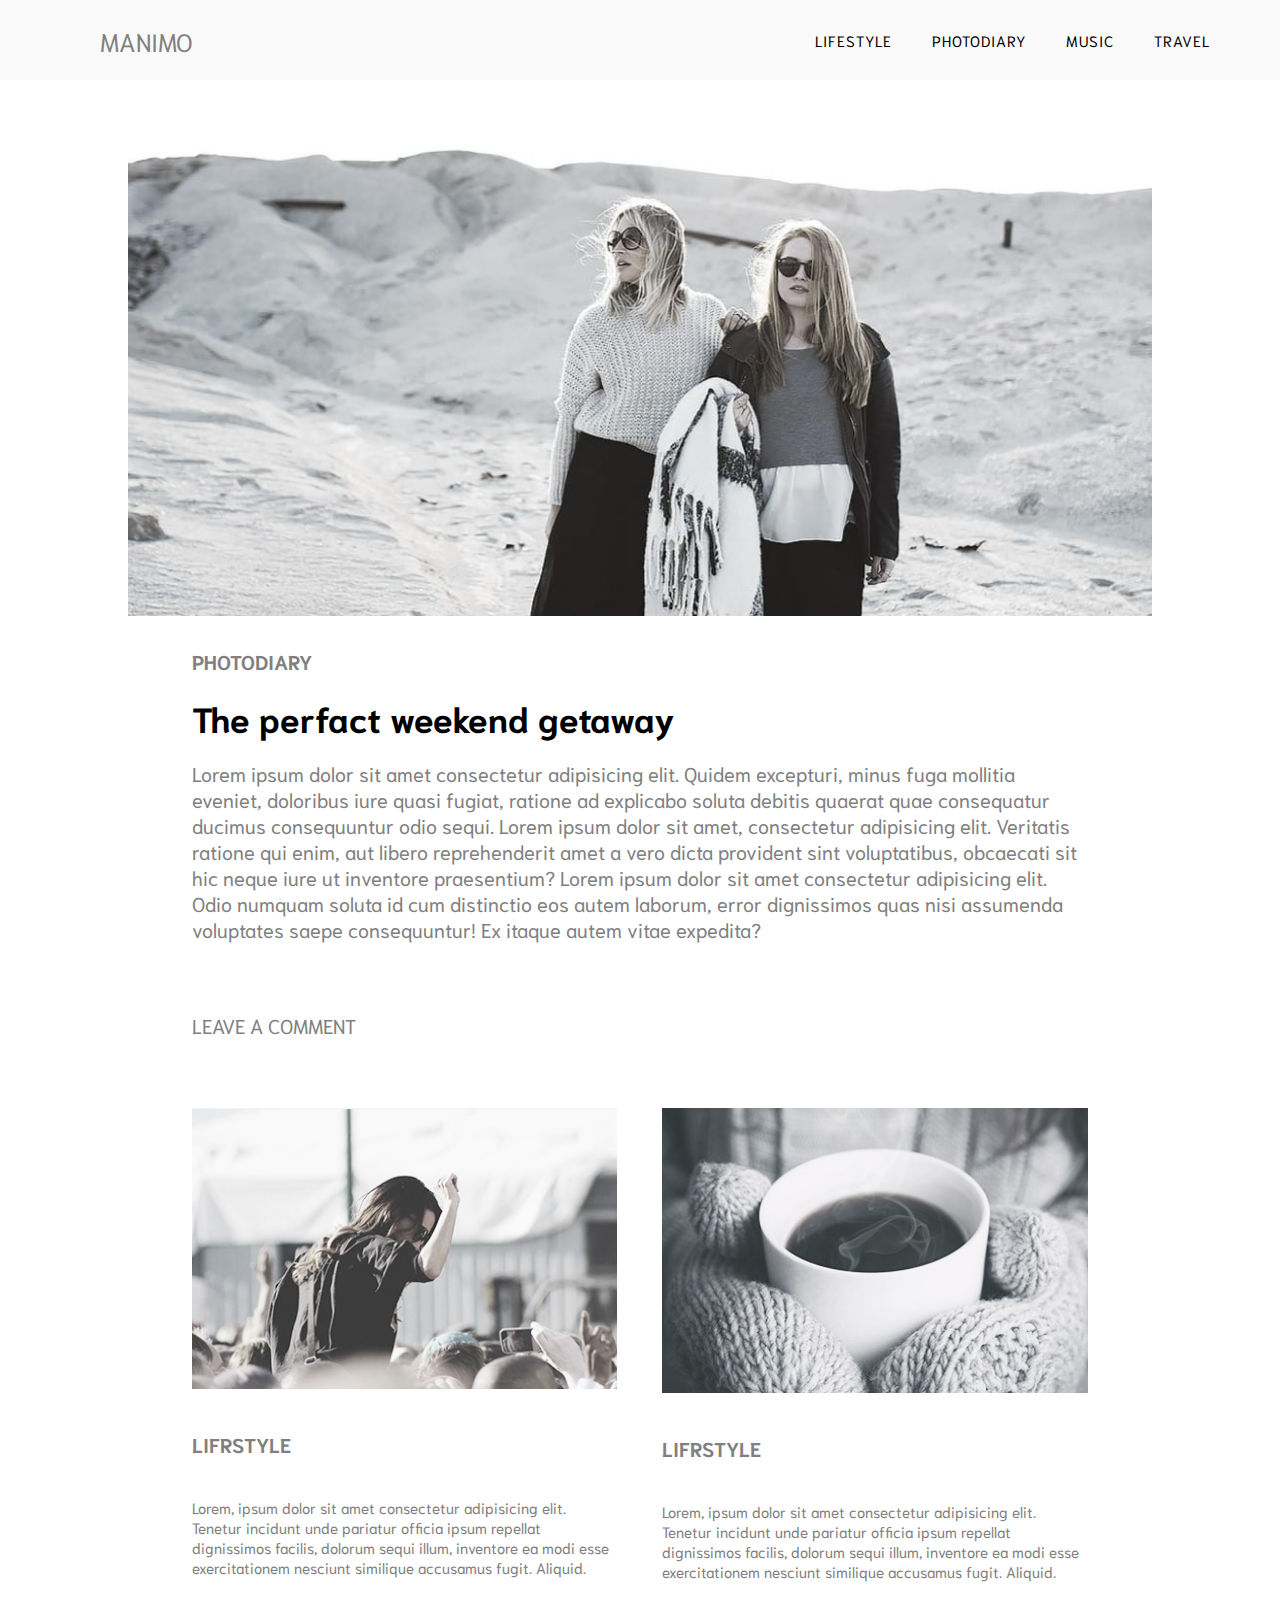
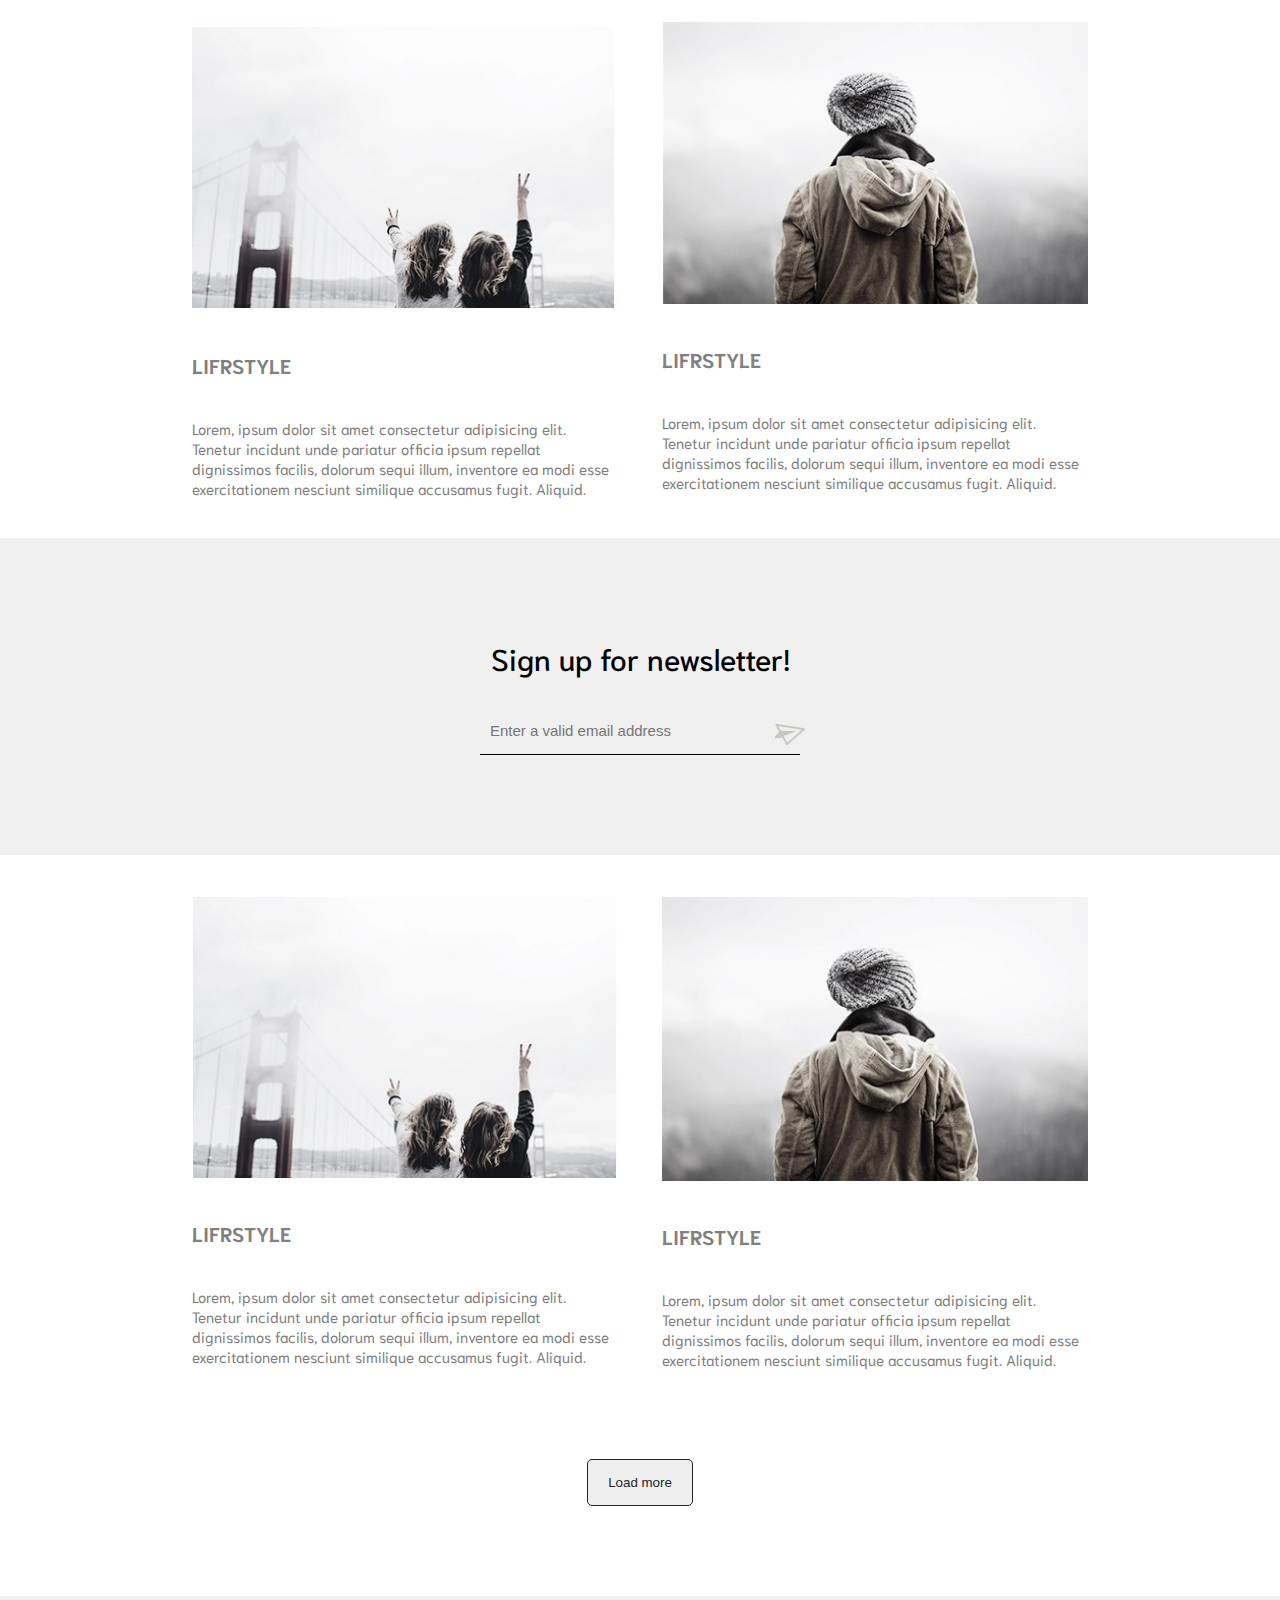
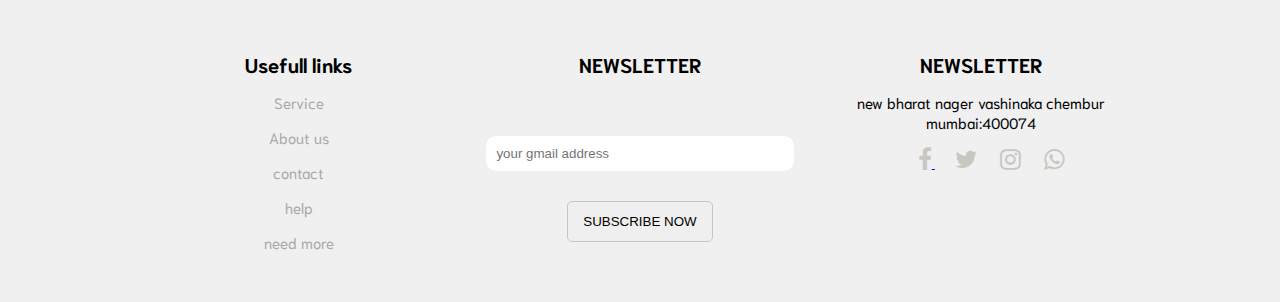
==== commit 05ba6e4f: "on work" ====
--- a/index.html
+++ b/index.html
@@ -6,7 +6,7 @@
   <meta name="viewport" content="width=device-width, initial-scale=1.0">
   <title>page-1</title>
 
-  
+  <link rel="stylesheet" href="path/to/font-awesome/css/font-awesome.min.css">
   <link rel="stylesheet" href="https://cdnjs.cloudflare.com/ajax/libs/font-awesome/4.7.0/css/font-awesome.min.css">
   <link rel="preconnect" href="https://fonts.gstatic.com" crossorigin>
   <link href="https://fonts.googleapis.com/css2?family=Niramit:wght@300;400;600&display=swap" rel="stylesheet">
@@ -169,8 +169,7 @@
                dolorum sequi illum, inventore ea
               modi esse exercitationem nesciunt similique accusamus fugit. Aliquid.</P>
         </div>
-
-</div>
+   </div>
 
      </section>
 
@@ -179,9 +178,7 @@
      </div>
 
 
-
-
-     <footer>
+     <!-- <footer>
          
          <div class="main-fppter">
              <a href="#" class="footer-link"> Terms and condition</a>
@@ -195,7 +192,58 @@
           <a href="#"> <i class="fa fa-instagram" style="font-size:24px"></i>   </a> 
            </div>
        
-     </footer>
+     </footer> -->
+
+
+     <!-- ===========================
+            footer sction start here  
+          =========================== -->
+
+
+     <footer>
+
+        <div class="main-footer">
+            <!-- <div class="ft-link">
+                <h1>Usefull links</h1>
+            </div>
+            <div class="ft-link">
+              <h1>NEWSLETTER</h1>
+          </div>
+          <div class="ft-link">
+            <h1>CONTACT</h1>
+        </div> -->
+        </div>
+        <div class="main-footer">
+           <div class="ft-link col-ft-fst">
+             
+                <ul>
+                  <h1>Usefull links</h1>
+                  <li><a href="#" class="ft-links">Service </a></li>
+                  <li><a href="#" class="ft-links">About us</a></li>
+                  <li><a href="#" class="ft-links">contact</a></li>
+                  <li><a href="#" class="ft-links">help</a></li>
+                  <li><a href="#" class="ft-links">need more</a></li>
+                </ul>
+           </div>
+
+           <div class="ft-link col-ft-sed">
+             <ul>
+              <h1>NEWSLETTER</h1>
+                  <input type="text" placeholder="your gmail address">
+                  <button class="btn-sub">SUBSCRIBE NOW</button>
+             </ul>
+          </div>
+
+        <div class="ft-link col-ft-trd">
+          <h1>NEWSLETTER</h1>
+            <p>new bharat nager vashinaka chembur mumbai:400074 </p>
+            <a href="#"> <i class="fa fa-facebook-f" style="font-size:24px"></i> </a> 
+            <a href="#"> <i class="fa fa-twitter" style="font-size:24px"></i></a> 
+            <a href="#"> <i class="fa fa-instagram" style="font-size:24px"></i></a> 
+            <i class="fa fa-whatsapp" style="font-size:24px"></i>
+        </div>
+      </div>
+</footer>
 
    <!-- <img src="./images/example/01_homepage.jpg" alt="" srcset=""> -->
 
--- a/css/application.min.css
+++ b/css/application.min.css
@@ -1 +1 @@
-*{margin:0;padding:0;box-sizing:border-box}html{font-size:62.5%}body{font-family:Montserrat,sans-serif;font-family:Niramit,sans-serif}.nav-bar{height:80px;background-color:#fafafa;display:flex;justify-content:space-between;align-items:center;padding:0 50px 0 100px}.nav-bar .main-logo a{text-decoration:none;font-size:2.5rem;color:gray}.nav-bar #click{display:none}.nav-bar .menu-btn i{cursor:pointer;display:none}.nav-bar .nav-bar-list{display:flex}.nav-bar .nav-bar-list .nav-bar-link{list-style:none;margin:0 20px;letter-spacing:1px}.nav-bar .nav-bar-list .nav-bar-link a{font-size:1.5rem;color:#000;text-decoration:none}@media (max-width:940px){.nav-bar .nav-bar-list{position:fixed;top:80px;left:-100%;background-color:gray;height:100vh;width:100%;align-items:center;flex-direction:column;transition:.5s}.nav-bar .nav-bar-list .nav-bar-link{margin:40px 0}.nav-bar .nav-bar-list .nav-bar-link a{font-size:2rem}}@media (max-width:940px){.nav-bar .menu-btn i{display:block}.nav-bar #click:checked~.nav-bar-list{left:0}}@media (max-width:740px){.nav-bar{padding-left:50px}}@media (max-width:415px){.nav-bar{padding-left:30px}}.all-body{width:80%;margin:30px auto}.all-body img{width:100%}.getaway-main{width:70%;margin:20px auto}.getaway-main h5{font-size:2rem;color:gray}.getaway-main h1{font-size:3.5rem;padding:20px 0}.getaway-main p{font-size:2rem;color:gray}.getaway-main .last-para{margin:70px 0}@media (max-width:540px){.getaway-main h1{font-size:2.5rem}.getaway-main p{font-size:1.5rem}}.life-style-main{display:flex;margin:40px auto;gap:5%;width:70%}.life-style-main .img-life{width:47.5%}.life-style-main .img-life img{width:100%;margin:0 auto}.life-style-main .img-life h5{margin:40px 0;color:gray;font-size:2rem}.life-style-main .img-life p{font-size:1.5rem;color:gray}@media (max-width:740px){.life-style-main{display:block}.life-style-main .img-life{width:100%}.life-style-main .img-life p{font-size:1.5rem;padding:20px 0}}.sign-up-main{width:100%;display:flex;justify-content:center;align-items:center;padding:100px 0;flex-direction:column;background-color:#f0f0f0;text-align:center}.sign-up-main h1{font-size:3rem;font-weight:500;margin-bottom:30px}.sign-up-main .form{width:25%;border-bottom:1px solid #000;display:flex;align-items:center;justify-content:space-between}.sign-up-main .form .valid-email{padding:15px 10px;width:80%;border:none;outline:none;font-size:1.5rem;background-color:transparent}.sign-up-main .form i{color:var(--light-gray)}.sign-up-main .form i.fa.fa-send-o{transform:rotate(39deg)}@media (max-width:820px){.sign-up-main .form{width:35%}}@media (max-width:540px){.sign-up-main .form{width:45%}}.btn{width:70%;display:flex;justify-content:center;align-items:center;margin:7% auto}.btn button{padding:15px 20px;border-radius:5px;border:1px solid #212529}.btn button a{text-decoration:none;color:#212529}footer{background-color:#f0f0f0;display:flex;text-align:center;height:150px}footer .main-fppter{width:40%;margin:0 auto;align-items:center;line-height:150px}footer .footer-link{font-size:1.5rem;margin-left:20px;text-decoration:none;color:#212529}footer .footer-icon{width:40%;margin:0 auto;text-align:right;line-height:150px}footer .footer-icon a{text-decoration:none;color:gray}footer .footer-icon .follow-link{padding-right:15px}footer .footer-icon .fa-twitter{padding:0 10px}@media (max-width:540px){footer{display:block}footer .footer-icon,footer .main-fppter{width:80%;text-align:center}}.photo-section{width:70%;margin:30px auto;text-align:center}.photo-section img{margin-top:15px;width:100%;background-size:cover}.photo-section .last-img-data{text-align:left;margin:20px auto}.photo-section .last-img-data p{font-size:1.5rem;padding:30px}.photo-section .last-img-data .para-last{margin:20px 0;padding:0}.photo-section .last-img-data .para-last span{font-weight:500;font-family:Franklin Gothic Medium,Arial Narrow,Arial,sans-serif}@media (max-width:740px){.photo-section .last-img-data p{padding:20px}}.like-img-main{width:90%;padding:40px 0;display:flex;flex-direction:column;background-color:#f5f5f5;margin:30px 0}.like-img-main .para-div{width:77%;margin:15px auto}.like-img-main .para-div p{font-size:1.5rem;color:var(--light-gray)}.like-img-main .main-img-section{width:80%;margin:0 auto;display:flex}.like-img-main .main-img-section .comman{width:30%;margin:0 auto}.like-img-main .main-img-section .comman img{background-repeat:no-repeat;width:100%;transition:transform .7s ease-in-out}.like-img-main .main-img-section .comman img:hover{transform:scale(1.1)}.like-img-main .main-img-section .comman h1{font-size:2rem;letter-spacing:1px;color:#5f5f5f}@media (max-width:740px){.like-img-main .main-img-section{display:block}.like-img-main .main-img-section .comman{width:80%;margin:30px auto}}.main-comment{width:90%;margin:40px auto}.main-comment h3{margin:0 0 16px 12px;font-size:1.5rem;color:#d8d9cb}.main-comment .comment-img{width:100%;display:flex}.main-comment .comment-img img{width:91px;background-size:cover}.main-comment .comment-img .para-comments{display:flex;flex-direction:column;justify-content:center;margin-left:25px}.main-comment .comment-img .para-comments p{font-size:1.5rem;font-family:system-ui}.main-comment .comment-img .para-comments .name-comment{color:#616161}.main-comment .comment-img .para-comments .main-commet{padding:8px 0;color:#959595}.main-comment .comment-img .para-comments .last-comment{color:var(--icon-color);padding-top:5px}.main-comment .comment-img .input-dis{width:90%}.main-comment .comment-img .input-dis .discussion{width:100%;padding:20px;font-size:1.5rem;border:1px solid var(--icon-color);outline:none;border-radius:5px}@media (max-width:415px){.main-comment .comment-img{display:block}.main-comment .comment-img img{height:120px;margin-bottom:10px}.main-comment .comment-img .last-img{height:100px}}.contact-main{width:80%;text-align:right;padding:20px;margin:10px auto}.contact-main a{font-size:1.5rem;text-decoration:none;color:var(--icon-color)}.contact-main .fa{margin-left:15px;color:var(--icon-color)}:root{--blue:#1e90ff;--white:#fff;--light-gray:#c9c6c1;--icon-color:#b8b3af}.fa:hover{color:#616161;transition:.5s}@media (max-width:740px){.responsive-width{width:85%}.like-img-main{width:100%}.responsive-width-para{width:85%}}.icon{width:100%;text-align:right;padding:30px 0}.icon a{font-size:1.5rem;text-decoration:none;color:var(--light-gray);padding-right:10px;gap:10px}.music-main{width:80%;display:flex;margin:20px auto;gap:20px}.music-main .para-music{width:63%;margin:20px auto}.music-main .para-music h5,.music-main .para-music p{font-size:2rem}.music-main .para-music h5{color:var(--light-gray)}.music-main .para-music h1{font-size:3rem;padding:20px 0;font-weight:700;font-family:cursive}.music-main .music-img{width:25%}.music-main .music-img img{width:100%;background-size:cover}.music-main .music-img .about{font-size:2.5rem;color:var(--light-gray);padding:15px 0}.music-main .music-img .para-about{font-size:1.5rem}.music-main .music-img .icon-about{display:flex;gap:20px;margin-top:15px}@media (max-width:1024px){.music-body{width:90%}.para-music{width:83%}}@media (max-width:740px){.music-main{display:block}.music-main .music-img{width:50%;margin:40px auto}.music-main .para-music{width:90%}.music-main .para-music p{font-size:1.5rem}.music-main .para-music h1{font-size:2.5rem}}.main-photo-img{width:80%;display:flex;margin:40px auto;gap:20px}.main-photo-img .img-show{display:flex;width:70%;margin:0 auto}.main-photo-img .img-show img{width:100%;background-size:cover;margin:20px auto}.main-photo-img .top-short{width:25%}.main-photo-img .top-short img{background-size:cover;width:100%;margin-top:35px}.main-photo-img .top-short .hedding-short{font-size:1.5rem;color:var(--light-gray)}.main-photo-img .top-short ul{margin:20px 0}.main-photo-img .top-short ul .hedding-short{padding-bottom:20px}.main-photo-img .top-short ul li a{font-size:1.5rem;text-decoration:none;color:#000}.main-photo-img .top-short ul p{font-size:1.2rem;padding:5px 0}@media (max-width:820px){.main-photo-img{width:80%;display:block}.main-photo-img .top-short{width:100%;margin:0 auto}.main-photo-img .top-short .data-short{display:flex;width:100%}.main-photo-img .top-short .data-short ul{width:33.33%;flex-direction:column;text-align:center}.main-photo-img .top-short .data-short ul li{list-style:none}.main-photo-img .top-short .img-250{width:50%;margin:10px auto}}@media (max-width:820px) and (max-width:540px){.main-photo-img .top-short .img-250{width:80%}}@media (max-width:820px){.music-main{width:90%}}@media (max-width:540px){.main-photo-img .top-short .data-short{display:block;text-align:center}.main-photo-img .top-short .data-short ul{width:100%;margin-top:20px}}.main-demo-img .img-demo{width:72%}.main-demo-img .img-demo img{width:100%;background-size:cover;margin-top:30px}.main-demo-img .img-demo .last-img-data p{font-size:1.5rem;margin-top:20px}@media (max-width:820px){.main-demo-img .img-demo{width:82%;margin:0 auto}}+*{margin:0;padding:0;box-sizing:border-box}html{font-size:62.5%}body{font-family:Montserrat,sans-serif;font-family:Niramit,sans-serif}.nav-bar{height:80px;background-color:#fafafa;display:flex;justify-content:space-between;align-items:center;padding:0 50px 0 100px}.nav-bar .main-logo a{text-decoration:none;font-size:2.5rem;color:gray}.nav-bar #click{display:none}.nav-bar .menu-btn i{cursor:pointer;display:none}.nav-bar .nav-bar-list{display:flex}.nav-bar .nav-bar-list .nav-bar-link{list-style:none;margin:0 20px;letter-spacing:1px}.nav-bar .nav-bar-list .nav-bar-link a{font-size:1.5rem;color:#000;text-decoration:none}@media (max-width:940px){.nav-bar .nav-bar-list{position:fixed;top:80px;left:-100%;background-color:gray;height:100vh;width:100%;align-items:center;flex-direction:column;transition:.5s}.nav-bar .nav-bar-list .nav-bar-link{margin:40px 0}.nav-bar .nav-bar-list .nav-bar-link a{font-size:2rem}}@media (max-width:940px){.nav-bar .menu-btn i{display:block}.nav-bar #click:checked~.menu-btn i:before{content:"+"}.nav-bar #click:checked~.nav-bar-list{left:0}}@media (max-width:740px){.nav-bar{padding-left:50px}}@media (max-width:415px){.nav-bar{padding-left:30px}}.all-body{width:80%;margin:30px auto}.all-body img{width:100%}.getaway-main{width:70%;margin:20px auto}.getaway-main h5{font-size:2rem;color:gray}.getaway-main h1{font-size:3.5rem;padding:20px 0}.getaway-main p{font-size:2rem;color:gray}.getaway-main .last-para{margin:70px 0}@media (max-width:540px){.getaway-main h1{font-size:2.5rem}.getaway-main p{font-size:1.5rem}}.life-style-main{display:flex;margin:40px auto;gap:5%;width:70%}.life-style-main .img-life{width:47.5%}.life-style-main .img-life img{width:100%;margin:0 auto}.life-style-main .img-life h5{margin:40px 0;color:gray;font-size:2rem}.life-style-main .img-life p{font-size:1.5rem;color:gray}@media (max-width:740px){.life-style-main{display:block}.life-style-main .img-life{width:100%}.life-style-main .img-life p{font-size:1.5rem;padding:20px 0}}.sign-up-main{width:100%;display:flex;justify-content:center;align-items:center;padding:100px 0;flex-direction:column;background-color:#f0f0f0;text-align:center}.sign-up-main h1{font-size:3rem;font-weight:500;margin-bottom:30px}.sign-up-main .form{width:25%;border-bottom:1px solid #000;display:flex;align-items:center;justify-content:space-between}.sign-up-main .form .valid-email{padding:15px 10px;width:80%;border:none;outline:none;font-size:1.5rem;background-color:transparent}.sign-up-main .form i{color:var(--light-gray)}.sign-up-main .form i.fa.fa-send-o{transform:rotate(39deg)}@media (max-width:820px){.sign-up-main .form{width:35%}}@media (max-width:540px){.sign-up-main .form{width:45%}}.btn{width:70%;display:flex;justify-content:center;align-items:center;margin:7% auto}.btn button{padding:15px 20px;border-radius:5px;border:1px solid #212529}.btn button a{text-decoration:none;color:#212529}footer{width:100%;background-color:#f0f0f0;padding:15px 0}.main-footer{display:flex;width:80%;margin:20px auto}.main-footer .col-ft-sed input{padding:10px;outline:none;border:none;border-bottom:#212529;border-radius:10px;width:90%;margin-top:59px}.main-footer .col-ft-sed .btn-sub{margin-top:30px;padding:12px 15px;border-radius:5px;border:1px solid var(--light-gray)}.main-footer .col-ft-sed .btn-sub:hover{background-color:#212529;color:#fff;transition:.5s}.main-footer .ft-link{width:33.33%;margin:0 auto;text-align:center}.main-footer .ft-link p{font-size:1.5rem;margin:15px 0}.main-footer .ft-link ul{width:100%}.main-footer .ft-link ul li{margin:15px 0;list-style:none;font-size:1.5rem}.main-footer .ft-link ul li .ft-links{text-decoration:none;color:#a9a9a9}.main-footer .ft-link ul li .ft-links:hover{color:#000;transition:.5s}@media (max-width:740px){.main-footer .ft-link ul{margin-top:20px}}.main-footer .ft-link .fa{margin-left:20px;color:var(--light-gray)}@media (max-width:740px){.main-footer .ft-link{width:60%}}@media (max-width:740px){.main-footer .col-ft-trd{margin-top:20px}}@media (max-width:1024px){.main-footer{width:90%}}@media (max-width:740px){.main-footer{display:block}}.photo-section{width:70%;margin:30px auto;text-align:center}.photo-section img{margin-top:15px;width:100%;background-size:cover}.photo-section .last-img-data{text-align:left;margin:20px auto}.photo-section .last-img-data p{font-size:1.5rem;padding:30px}.photo-section .last-img-data .para-last{margin:20px 0;padding:0}.photo-section .last-img-data .para-last span{font-weight:500;font-family:Franklin Gothic Medium,Arial Narrow,Arial,sans-serif}@media (max-width:740px){.photo-section .last-img-data p{padding:20px}}.like-img-main{width:90%;padding:40px 0;display:flex;flex-direction:column;background-color:#f5f5f5;margin:30px 0}.like-img-main .para-div{width:77%;margin:15px auto}.like-img-main .para-div p{font-size:1.5rem;color:var(--light-gray)}.like-img-main .main-img-section{width:80%;margin:0 auto;display:flex}.like-img-main .main-img-section .comman{width:30%;margin:0 auto}.like-img-main .main-img-section .comman img{background-repeat:no-repeat;width:100%;transition:transform .7s ease-in-out}.like-img-main .main-img-section .comman img:hover{transform:scale(1.1)}.like-img-main .main-img-section .comman h1{font-size:2rem;letter-spacing:1px;color:#5f5f5f}@media (max-width:740px){.like-img-main .main-img-section{display:block}.like-img-main .main-img-section .comman{width:80%;margin:30px auto}}.main-comment{width:90%;margin:40px auto}.main-comment h3{margin:0 0 16px 12px;font-size:1.5rem;color:#d8d9cb}.main-comment .comment-img{width:100%;display:flex}.main-comment .comment-img img{width:91px;background-size:cover}.main-comment .comment-img .para-comments{display:flex;flex-direction:column;justify-content:center;margin-left:25px}.main-comment .comment-img .para-comments p{font-size:1.5rem;font-family:system-ui}.main-comment .comment-img .para-comments .name-comment{color:#616161}.main-comment .comment-img .para-comments .main-commet{padding:8px 0;color:#959595}.main-comment .comment-img .para-comments .last-comment{color:var(--icon-color);padding-top:5px}.main-comment .comment-img .input-dis{width:90%}.main-comment .comment-img .input-dis .discussion{width:100%;padding:20px;font-size:1.5rem;border:1px solid var(--icon-color);outline:none;border-radius:5px}@media (max-width:415px){.main-comment .comment-img{display:block}.main-comment .comment-img img{height:120px;margin-bottom:10px}.main-comment .comment-img .last-img{height:100px}}.contact-main{width:80%;text-align:right;padding:20px;margin:10px auto}.contact-main a{font-size:1.5rem;text-decoration:none;color:var(--icon-color)}.contact-main .fa{margin-left:15px;color:var(--icon-color)}:root{--blue:#1e90ff;--white:#fff;--light-gray:#c9c6c1;--icon-color:#b8b3af}@media (max-width:740px){.responsive-width{width:85%}.like-img-main{width:100%}.responsive-width-para{width:85%}}.icon{width:100%;text-align:right;padding:30px 0}.icon a{font-size:1.5rem;text-decoration:none;color:var(--light-gray);padding-right:10px;gap:10px}.fa:hover{color:#616161;transition:.5s}.music-main{width:80%;display:flex;margin:20px auto;gap:20px}.music-main .para-music{width:63%;margin:20px auto}.music-main .para-music h5,.music-main .para-music p{font-size:2rem}.music-main .para-music h5{color:var(--light-gray)}.music-main .para-music h1{font-size:3rem;padding:20px 0;font-weight:700;font-family:cursive}.music-main .music-img{width:25%}.music-main .music-img img{width:100%;background-size:cover}.music-main .music-img .about{font-size:2.5rem;color:var(--light-gray);padding:15px 0}.music-main .music-img .para-about{font-size:1.5rem}.music-main .music-img .icon-about{display:flex;gap:20px;margin-top:15px}@media (max-width:1024px){.music-body{width:90%}.para-music{width:83%}}@media (max-width:740px){.music-main{display:block}.music-main .music-img{width:50%;margin:40px auto}.music-main .para-music{width:90%}.music-main .para-music p{font-size:1.5rem}.music-main .para-music h1{font-size:2.5rem}}.main-photo-img{width:80%;display:flex;margin:40px auto;gap:20px}.main-photo-img .img-show{display:flex;width:70%;margin:0 auto}.main-photo-img .img-show img{width:100%;background-size:cover;margin:20px auto}.main-photo-img .top-short{width:25%}.main-photo-img .top-short img{background-size:cover;width:100%;margin-top:35px}.main-photo-img .top-short .hedding-short{font-size:1.5rem;color:var(--light-gray)}.main-photo-img .top-short ul{margin:20px 0}.main-photo-img .top-short ul .hedding-short{padding-bottom:20px}.main-photo-img .top-short ul li a{font-size:1.5rem;text-decoration:none;color:#000}.main-photo-img .top-short ul p{font-size:1.2rem;padding:5px 0}@media (max-width:820px){.main-photo-img{width:80%;display:block}.main-photo-img .top-short{width:100%;margin:0 auto}.main-photo-img .top-short .data-short{display:flex;width:100%}.main-photo-img .top-short .data-short ul{width:33.33%;flex-direction:column;text-align:center}.main-photo-img .top-short .data-short ul li{list-style:none}.main-photo-img .top-short .img-250{width:50%;margin:10px auto}}@media (max-width:820px) and (max-width:540px){.main-photo-img .top-short .img-250{width:80%}}@media (max-width:820px){.music-main{width:90%}}@media (max-width:540px){.main-photo-img .top-short .data-short{display:block;text-align:center}.main-photo-img .top-short .data-short ul{width:100%;margin-top:20px}}.main-demo-img .img-demo{width:72%}.main-demo-img .img-demo img{width:100%;background-size:cover;margin-top:30px}.main-demo-img .img-demo .last-img-data p{font-size:1.5rem;margin-top:20px}@media (max-width:820px){.main-demo-img .img-demo{width:82%;margin:0 auto}}